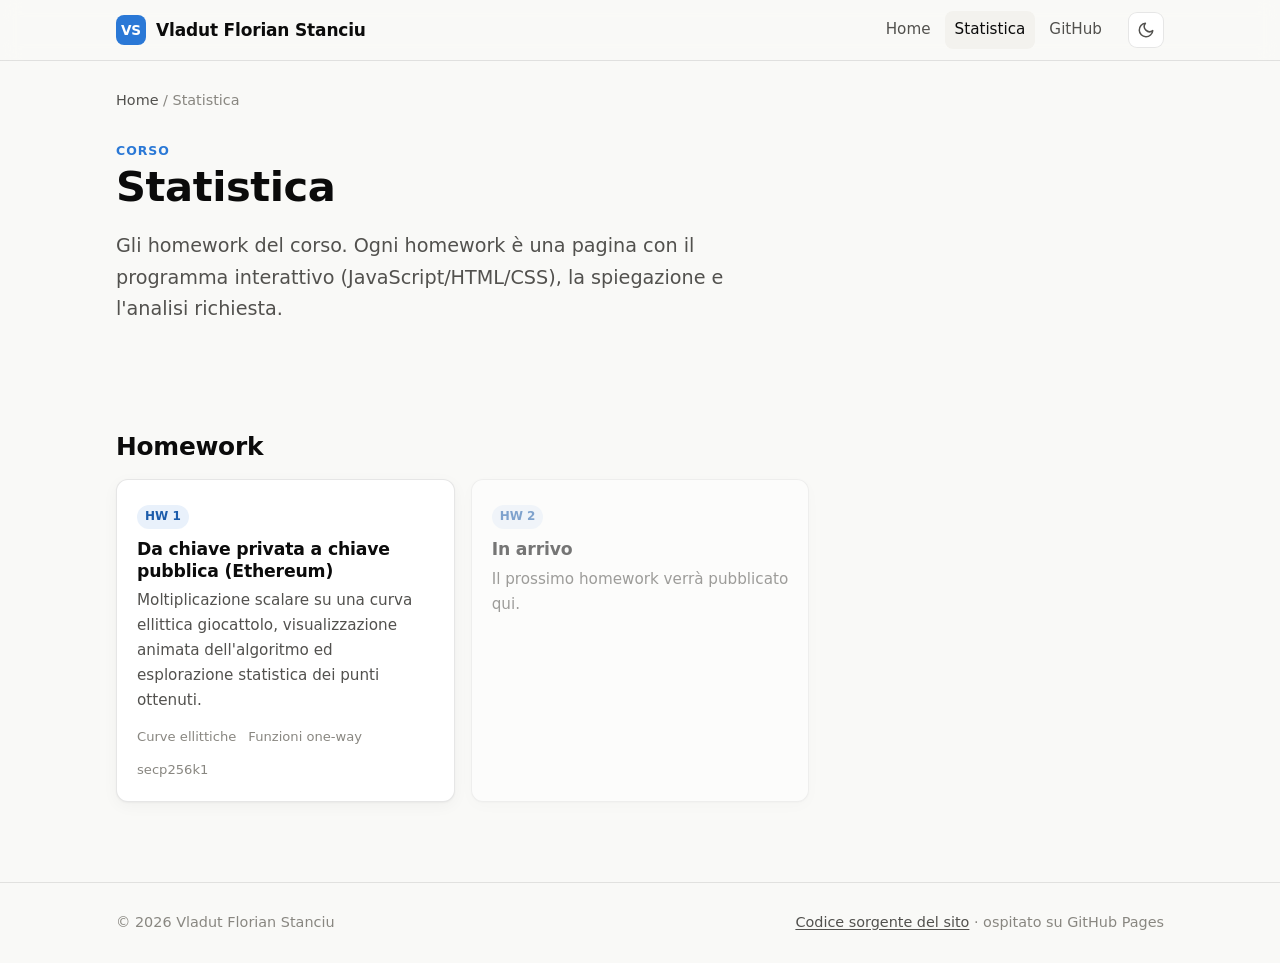
==== statistica/index.html @ 21251c92 "Sito personale su GitHub Pages con l'homework 1 di Statistica - Home generica con corsi e repository" ====
<!doctype html>
<html lang="it">
<head>
  <meta charset="utf-8">
  <meta name="viewport" content="width=device-width, initial-scale=1">
  <title>Statistica · Homework</title>
  <meta name="description" content="Homework del corso di Statistica di Vladut Florian Stanciu.">
  <script>try{var t=localStorage.getItem('theme');if(t)document.documentElement.setAttribute('data-theme',t)}catch(e){}</script>
  <link rel="icon" href="data:image/svg+xml,%3Csvg xmlns='http://www.w3.org/2000/svg' viewBox='0 0 32 32'%3E%3Crect width='32' height='32' rx='8' fill='%232a78d6'/%3E%3Ctext x='16' y='21' font-family='Arial' font-weight='700' font-size='13' fill='white' text-anchor='middle'%3EVS%3C/text%3E%3C/svg%3E">
  <link rel="stylesheet" href="../assets/css/style.css">
</head>
<body data-root="../" data-page="statistica">
  <header data-site-header></header>

  <main class="container">
    <p class="breadcrumb"><a href="../">Home</a> / Statistica</p>
    <section class="hero" style="padding-top:28px">
      <div class="kicker">Corso</div>
      <h1>Statistica</h1>
      <p class="lead">
        Gli homework del corso. Ogni homework è una pagina con il programma interattivo
        (JavaScript/HTML/CSS), la spiegazione e l'analisi richiesta.
      </p>
    </section>

    <div class="section-title"><h2 id="homework">Homework</h2></div>
    <div class="grid">
      <a class="card" href="hw1/">
        <span class="tag">HW 1</span>
        <h3 style="margin-top:10px">Da chiave privata a chiave pubblica (Ethereum)</h3>
        <p>Moltiplicazione scalare su una curva ellittica giocattolo, visualizzazione animata
          dell'algoritmo ed esplorazione statistica dei punti ottenuti.</p>
        <div class="meta"><span>Curve ellittiche</span><span>Funzioni one-way</span><span>secp256k1</span></div>
      </a>
      <div class="card disabled" aria-disabled="true">
        <span class="tag">HW 2</span>
        <h3 style="margin-top:10px">In arrivo</h3>
        <p>Il prossimo homework verrà pubblicato qui.</p>
      </div>
    </div>
  </main>

  <footer data-site-footer></footer>
  <script src="../assets/js/site.js"></script>
</body>
</html>
---- assets/css/style.css ----
/* ==========================================================================
   Stile comune del sito — token chiaro/scuro, layout, componenti
   ========================================================================== */

:root {
  color-scheme: light;
  --bg: #f9f9f7;
  --surface: #ffffff;
  --surface-2: #f3f2ee;
  --text: #0b0b0b;
  --text-2: #52514e;
  --muted: #898781;
  --border: rgba(11, 11, 11, 0.10);
  --grid: #e1e0d9;
  --axis: #c3c2b7;
  --accent: #2a78d6;
  --accent-ink: #1c5cab;
  --accent-wash: rgba(42, 120, 214, 0.10);
  --series-1: #2a78d6;
  --series-2: #eb6834;
  --series-3: #1baf7a;
  --good: #006300;
  --bad: #b42323;
  --code-bg: #f3f2ee;
  --shadow: 0 1px 2px rgba(0, 0, 0, 0.04), 0 4px 16px rgba(0, 0, 0, 0.04);
  --radius: 12px;
  --font: system-ui, -apple-system, "Segoe UI", Roboto, "Helvetica Neue", Arial, sans-serif;
  --mono: ui-monospace, "Cascadia Code", "SF Mono", Consolas, "Liberation Mono", monospace;
}

@media (prefers-color-scheme: dark) {
  :root:not([data-theme="light"]) {
    color-scheme: dark;
    --bg: #0d0d0d;
    --surface: #1a1a19;
    --surface-2: #232321;
    --text: #ffffff;
    --text-2: #c3c2b7;
    --muted: #898781;
    --border: rgba(255, 255, 255, 0.10);
    --grid: #2c2c2a;
    --axis: #383835;
    --accent: #3987e5;
    --accent-ink: #86b6ef;
    --accent-wash: rgba(57, 135, 229, 0.14);
    --series-1: #3987e5;
    --series-2: #d95926;
    --series-3: #199e70;
    --good: #0ca30c;
    --bad: #e66767;
    --code-bg: #232321;
    --shadow: none;
  }
}

:root[data-theme="dark"] {
  color-scheme: dark;
  --bg: #0d0d0d;
  --surface: #1a1a19;
  --surface-2: #232321;
  --text: #ffffff;
  --text-2: #c3c2b7;
  --muted: #898781;
  --border: rgba(255, 255, 255, 0.10);
  --grid: #2c2c2a;
  --axis: #383835;
  --accent: #3987e5;
  --accent-ink: #86b6ef;
  --accent-wash: rgba(57, 135, 229, 0.14);
  --series-1: #3987e5;
  --series-2: #d95926;
  --series-3: #199e70;
  --good: #0ca30c;
  --bad: #e66767;
  --code-bg: #232321;
  --shadow: none;
}

/* --- base ---------------------------------------------------------------- */
*, *::before, *::after { box-sizing: border-box; }
html { -webkit-text-size-adjust: 100%; scroll-behavior: smooth; }
body {
  margin: 0;
  background: var(--bg);
  color: var(--text);
  font-family: var(--font);
  font-size: 17px;
  line-height: 1.65;
  overflow-x: clip;
}
img, svg, canvas { max-width: 100%; }
a { color: var(--accent); text-underline-offset: 2px; }
a:hover { color: var(--accent-ink); }
h1, h2, h3, h4 { line-height: 1.25; letter-spacing: -0.01em; text-wrap: balance; }
h1 { font-size: clamp(1.9rem, 4vw, 2.6rem); margin: 0 0 0.4em; }
h2 { font-size: 1.55rem; margin: 2.4em 0 0.6em; scroll-margin-top: 80px; }
h3 { font-size: 1.15rem; margin: 1.8em 0 0.5em; scroll-margin-top: 80px; }
p { margin: 0 0 1em; }
code, kbd, pre, .console { font-family: var(--mono); font-size: 0.88em; font-variant-ligatures: none; font-feature-settings: "calt" 0, "liga" 0; }
:not(pre) > code {
  background: var(--code-bg);
  padding: 0.1em 0.35em;
  border-radius: 5px;
}
pre {
  background: var(--code-bg);
  border: 1px solid var(--border);
  border-radius: 10px;
  padding: 14px 16px;
  overflow-x: auto;
  line-height: 1.5;
  margin: 0 0 1.2em;
}
hr { border: 0; border-top: 1px solid var(--border); margin: 2.5em 0; }
.muted { color: var(--text-2); }
.small { font-size: 0.88rem; }
.nowrap { white-space: nowrap; }

/* --- header / footer ----------------------------------------------------- */
.site-header {
  position: sticky; top: 0; z-index: 20;
  background: color-mix(in srgb, var(--bg) 85%, transparent);
  backdrop-filter: saturate(1.4) blur(10px);
  -webkit-backdrop-filter: saturate(1.4) blur(10px);
  border-bottom: 1px solid var(--border);
}
.site-header .inner {
  max-width: 1080px; margin: 0 auto; padding: 0 16px;
  height: 60px; display: flex; align-items: center; gap: 16px;
}
.brand {
  font-weight: 700; color: var(--text); text-decoration: none; letter-spacing: -0.01em;
  display: flex; align-items: center; gap: 10px; white-space: nowrap;
}
.brand .logo {
  width: 30px; height: 30px; border-radius: 8px; display: grid; place-items: center;
  background: var(--accent); color: #fff; font-size: 0.85rem; font-weight: 800;
}
.nav { margin-left: auto; display: flex; align-items: center; gap: 4px; }
.nav a {
  color: var(--text-2); text-decoration: none; padding: 6px 10px; border-radius: 8px; font-size: 0.95rem;
}
.nav a:hover, .nav a[aria-current="page"] { color: var(--text); background: var(--surface-2); }
.theme-toggle {
  border: 1px solid var(--border); background: var(--surface); color: var(--text-2);
  width: 36px; height: 36px; border-radius: 9px; cursor: pointer; display: grid; place-items: center;
}
.theme-toggle:hover { color: var(--text); }
.theme-toggle svg { width: 18px; height: 18px; }
@media (max-width: 560px) {
  .nav a.hide-sm { display: none; }
  .brand .name { display: none; }
}

.site-footer {
  border-top: 1px solid var(--border); margin-top: 80px;
  color: var(--muted); font-size: 0.9rem;
}
.site-footer .inner {
  max-width: 1080px; margin: 0 auto; padding: 28px 16px;
  display: flex; flex-wrap: wrap; gap: 12px; justify-content: space-between;
}
.site-footer a { color: var(--text-2); }

/* --- layout -------------------------------------------------------------- */
.container { max-width: 1080px; margin: 0 auto; padding: 0 16px; }
.article { max-width: 860px; margin: 0 auto; padding: 0 16px; }
.hero { padding: 72px 0 40px; }
.hero .kicker {
  text-transform: uppercase; letter-spacing: 0.08em; font-size: 0.78rem; font-weight: 700; color: var(--accent);
}
.hero p.lead { font-size: 1.2rem; color: var(--text-2); max-width: 640px; }
.breadcrumb { font-size: 0.9rem; color: var(--muted); margin: 28px 0 0; }
.breadcrumb a { color: var(--text-2); text-decoration: none; }
.breadcrumb a:hover { text-decoration: underline; }

.grid { display: grid; gap: 16px; grid-template-columns: repeat(auto-fill, minmax(260px, 1fr)); }
.card {
  display: block; background: var(--surface); border: 1px solid var(--border);
  border-radius: var(--radius); padding: 20px; box-shadow: var(--shadow);
  color: var(--text); text-decoration: none; transition: border-color .15s, transform .15s;
}
a.card:hover { border-color: var(--accent); transform: translateY(-2px); color: var(--text); }
.card h3 { margin: 0 0 6px; font-size: 1.08rem; }
.card p { margin: 0; color: var(--text-2); font-size: 0.95rem; }
.card .meta { margin-top: 12px; font-size: 0.82rem; color: var(--muted); display: flex; gap: 12px; flex-wrap: wrap; }
.card.disabled { opacity: 0.55; }
.tag {
  display: inline-block; font-size: 0.75rem; font-weight: 600; padding: 2px 8px; border-radius: 99px;
  background: var(--accent-wash); color: var(--accent-ink);
}
.section-title { display: flex; align-items: baseline; justify-content: space-between; gap: 12px; margin: 48px 0 16px; }
.section-title h2 { margin: 0; }

/* --- article components -------------------------------------------------- */
.doc-meta {
  display: flex; flex-wrap: wrap; gap: 8px 20px; color: var(--text-2); font-size: 0.92rem;
  padding: 14px 0; border-top: 1px solid var(--border); border-bottom: 1px solid var(--border); margin: 20px 0 28px;
}
.toc {
  background: var(--surface); border: 1px solid var(--border); border-radius: var(--radius);
  padding: 16px 20px; margin: 0 0 24px;
}
.toc strong { display: block; margin-bottom: 6px; }
.toc ol { margin: 0; padding-left: 1.3em; columns: 2; column-gap: 32px; }
.toc li { break-inside: avoid; }
@media (max-width: 640px) { .toc ol { columns: 1; } }

.callout {
  border: 1px solid var(--border); border-left: 4px solid var(--accent);
  background: var(--surface); border-radius: 10px; padding: 14px 18px; margin: 0 0 1.4em;
}
.callout.warn { border-left-color: var(--series-2); }
.callout.good { border-left-color: var(--series-3); }
.callout > :last-child { margin-bottom: 0; }

.panel {
  background: var(--surface); border: 1px solid var(--border); border-radius: var(--radius);
  padding: 18px; margin: 0 0 1.6em; box-shadow: var(--shadow);
}
.panel > :last-child { margin-bottom: 0; }
.wide { margin-left: calc(-1 * min(80px, (100vw - 860px) / 2)); margin-right: calc(-1 * min(80px, (100vw - 860px) / 2)); }
@media (max-width: 1020px) { .wide { margin-left: 0; margin-right: 0; } }

.controls { display: flex; flex-wrap: wrap; gap: 12px 16px; align-items: flex-end; margin-bottom: 14px; }
.field { display: flex; flex-direction: column; gap: 4px; font-size: 0.85rem; color: var(--text-2); min-width: 0; max-width: 100%; }
.field select { max-width: 100%; text-overflow: ellipsis; }
.field input, .field select {
  font: inherit; font-size: 0.95rem; color: var(--text); background: var(--bg);
  border: 1px solid var(--border); border-radius: 8px; padding: 7px 10px; min-width: 0;
}
.field input[type="number"] { width: 110px; }
.field input.wide-input { width: min(100%, 560px); font-family: var(--mono); font-size: 0.85rem; }
.field input[type="range"] { padding: 0; width: 140px; accent-color: var(--accent); }
.field input:focus, .field select:focus { outline: 2px solid var(--accent); outline-offset: 1px; }
.btn {
  font: inherit; font-size: 0.92rem; font-weight: 600; cursor: pointer;
  border: 1px solid var(--border); background: var(--surface-2); color: var(--text);
  padding: 8px 14px; border-radius: 8px; display: inline-flex; align-items: center; gap: 6px;
}
a.btn { text-decoration: none; }
.btn:hover { border-color: var(--accent); color: var(--text); }
.btn.primary, .btn.primary:hover { background: var(--accent); border-color: var(--accent); color: #fff; }
.btn.primary:hover { filter: brightness(1.08); }
.btn:disabled { opacity: 0.5; cursor: not-allowed; }
.btn-row { display: flex; flex-wrap: wrap; gap: 8px; }

.console {
  background: #111110; color: #e9e8e2; border-radius: 10px; padding: 14px 16px;
  font-family: var(--mono); font-size: 0.84rem; line-height: 1.55; max-height: 460px; overflow: auto;
  white-space: pre; margin: 0;
}
.console .c-h { color: #86b6ef; font-weight: 700; }
.console .c-m { color: #898781; }
.console .c-ok { color: #4fd18b; }
.console .c-key { color: #ffd36b; font-weight: 700; }
.console .c-err { color: #ff8a8a; }

.result-key {
  display: flex; flex-wrap: wrap; align-items: center; gap: 10px 16px;
  margin-top: 14px; padding: 12px 16px; border-radius: 10px; background: var(--accent-wash);
}
.result-key .label { font-size: 0.8rem; text-transform: uppercase; letter-spacing: 0.06em; font-weight: 700; color: var(--accent-ink); }
.result-key .value { font-family: var(--mono); font-size: 1.15rem; font-weight: 700; }

/* tabelle */
.table-wrap { overflow-x: auto; margin: 0 0 1.4em; border: 1px solid var(--border); border-radius: 10px; }
table { border-collapse: collapse; width: 100%; font-size: 0.92rem; background: var(--surface); }
th, td { text-align: left; padding: 8px 12px; border-bottom: 1px solid var(--border); vertical-align: top; }
tr:last-child td { border-bottom: 0; }
th { font-weight: 600; color: var(--text-2); background: var(--surface-2); }
td.num, th.num { text-align: right; font-variant-numeric: tabular-nums; }
.yes { color: var(--good); font-weight: 600; }
.no { color: var(--bad); font-weight: 600; }
.part { color: var(--series-2); font-weight: 600; }

/* stat tiles */
.tiles { display: grid; gap: 10px; grid-template-columns: repeat(auto-fill, minmax(140px, 1fr)); margin: 0 0 18px; }
.tile { background: var(--bg); border: 1px solid var(--border); border-radius: 10px; padding: 10px 14px; }
.tile .t-label { font-size: 0.78rem; color: var(--text-2); }
.tile .t-value { font-size: 1.3rem; font-weight: 650; line-height: 1.3; }
.tile .t-sub { font-size: 0.76rem; color: var(--muted); }

/* grafici */
.chart { position: relative; width: 100%; }
.chart svg { display: block; width: 100%; height: auto; overflow: visible; }
.chart-title { font-weight: 600; font-size: 0.95rem; margin: 0 0 2px; }
.chart-sub { font-size: 0.82rem; color: var(--text-2); margin: 0 0 8px; }
.legend { display: flex; flex-wrap: wrap; gap: 4px 16px; font-size: 0.82rem; color: var(--text-2); margin: 4px 0 8px; }
.legend .key { display: inline-block; width: 10px; height: 10px; border-radius: 3px; margin-right: 6px; vertical-align: -1px; }
.legend .key.line { height: 2px; border-radius: 1px; vertical-align: 3px; width: 14px; }
.tooltip {
  position: fixed; z-index: 50; pointer-events: none; opacity: 0; transition: opacity .08s;
  background: var(--surface); color: var(--text); border: 1px solid var(--border); box-shadow: 0 6px 20px rgba(0,0,0,.15);
  padding: 6px 10px; border-radius: 8px; font-size: 0.82rem; line-height: 1.4; max-width: 260px;
}
.tooltip.show { opacity: 1; }
.charts-2 { display: grid; gap: 20px 28px; grid-template-columns: 1fr 1fr; }
@media (max-width: 720px) { .charts-2 { grid-template-columns: 1fr; } }
.obs { font-size: 0.92rem; color: var(--text-2); margin: 8px 0 0; }
.obs b { color: var(--text); }

/* canvas visualizzazione */
.viz-layout { display: grid; grid-template-columns: minmax(0, 1.25fr) minmax(0, 1fr); gap: 18px; align-items: start; }
@media (max-width: 820px) { .viz-layout { grid-template-columns: 1fr; } }
.viz-canvas { width: 100%; aspect-ratio: 1 / 1; display: block; border-radius: 10px; background: var(--bg); border: 1px solid var(--border); }
.viz-canvas.real { aspect-ratio: 4 / 3; }
.viz-info { font-size: 0.9rem; }
.viz-info .step-title { font-weight: 700; font-size: 1rem; margin-bottom: 4px; }
.viz-info .formula { font-family: var(--mono); font-size: 0.85rem; background: var(--bg); border: 1px solid var(--border); border-radius: 8px; padding: 10px 12px; white-space: pre-wrap; line-height: 1.6; }
.bits { font-family: var(--mono); font-size: 1.1rem; letter-spacing: 0.15em; margin: 6px 0 10px; }
.bits span { padding: 1px 2px; border-radius: 4px; }
.bits span.cur { background: var(--accent); color: #fff; }
.bits span.done { color: var(--muted); }
.viz-legend { display: flex; flex-wrap: wrap; gap: 4px 14px; font-size: 0.8rem; color: var(--text-2); margin-top: 8px; }
.viz-legend i { display: inline-block; width: 10px; height: 10px; border-radius: 50%; margin-right: 5px; vertical-align: -1px; }

/* pipeline (diagramma k → Q → indirizzo) */
.pipeline { display: flex; flex-wrap: wrap; align-items: stretch; gap: 8px; margin: 0 0 1.4em; }
.pipeline .stage { flex: 1 1 150px; background: var(--surface); border: 1px solid var(--border); border-radius: 10px; padding: 10px 12px; }
.pipeline .stage b { display: block; font-size: 0.92rem; }
.pipeline .stage span { font-size: 0.8rem; color: var(--text-2); }
.pipeline .arrow { align-self: center; color: var(--muted); font-size: 0.8rem; text-align: center; flex: 0 0 auto; }
.pipeline .arrow b { display: block; font-size: 1.3rem; line-height: 1; }
.pipeline .stage.oneway { border-color: var(--accent); }

.katex-display { overflow-x: auto; overflow-y: hidden; padding: 4px 0; }
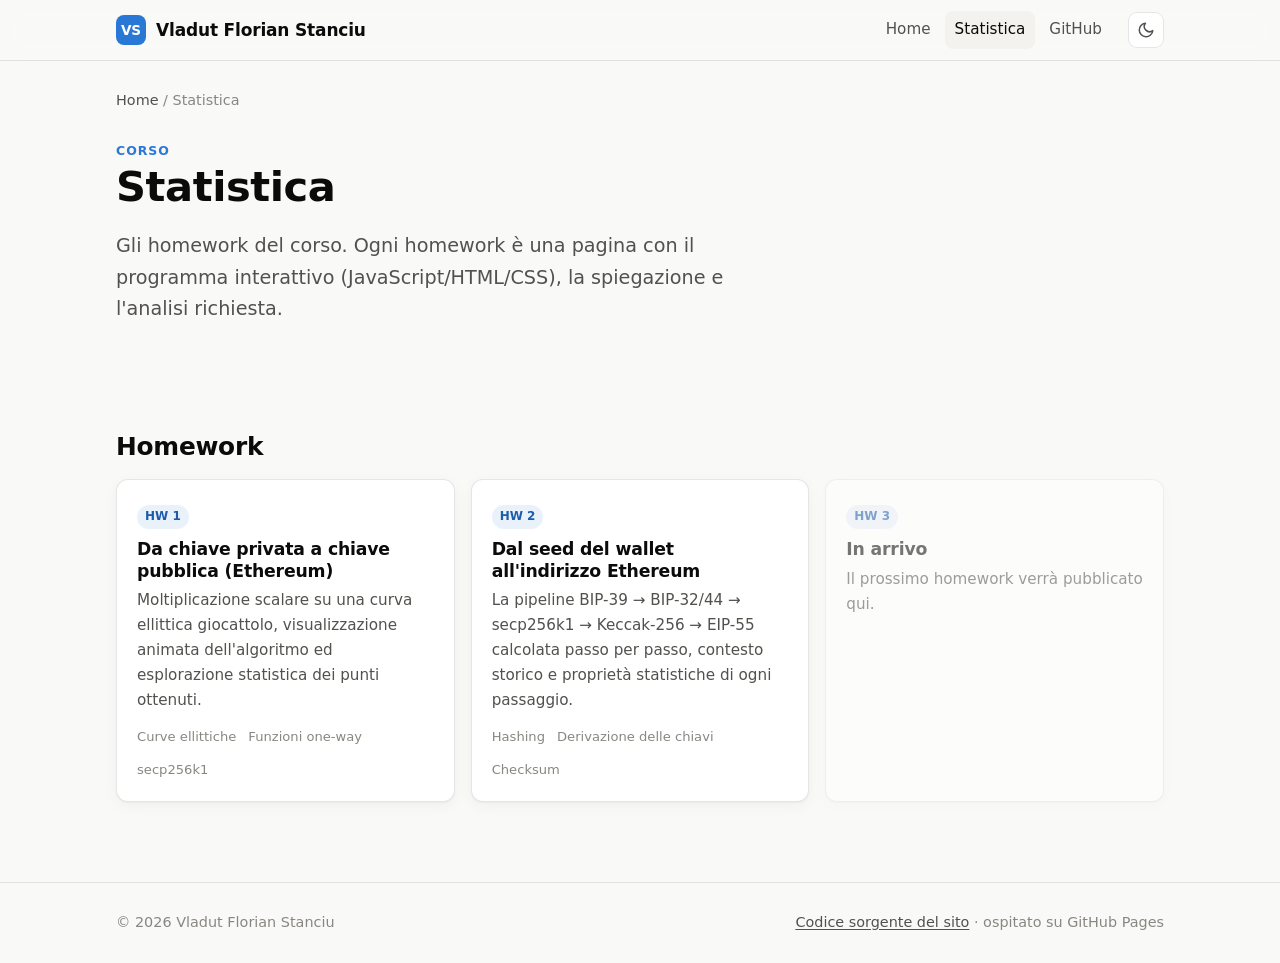
==== commit 45cf79f5: "Aggiunge l'homework 2 di Statistica: dal seed del wallet all'indirizzo - Laboratorio interattivo con" ====
--- a/statistica/index.html
+++ b/statistica/index.html
@@ -32,8 +32,15 @@
           dell'algoritmo ed esplorazione statistica dei punti ottenuti.</p>
         <div class="meta"><span>Curve ellittiche</span><span>Funzioni one-way</span><span>secp256k1</span></div>
       </a>
+      <a class="card" href="hw2/">
+        <span class="tag">HW 2</span>
+        <h3 style="margin-top:10px">Dal seed del wallet all'indirizzo Ethereum</h3>
+        <p>La pipeline BIP-39 → BIP-32/44 → secp256k1 → Keccak-256 → EIP-55 calcolata passo per passo,
+          contesto storico e proprietà statistiche di ogni passaggio.</p>
+        <div class="meta"><span>Hashing</span><span>Derivazione delle chiavi</span><span>Checksum</span></div>
+      </a>
       <div class="card disabled" aria-disabled="true">
-        <span class="tag">HW 2</span>
+        <span class="tag">HW 3</span>
         <h3 style="margin-top:10px">In arrivo</h3>
         <p>Il prossimo homework verrà pubblicato qui.</p>
       </div>
--- a/assets/css/style.css
+++ b/assets/css/style.css
@@ -19,6 +19,12 @@
   --series-1: #2a78d6;
   --series-2: #eb6834;
   --series-3: #1baf7a;
+  --cat-gen: #2a78d6;
+  --cat-enc: #eda100;
+  --cat-der: #eb6834;
+  --cat-pk: #4a3aa7;
+  --cat-hash: #1baf7a;
+  --cat-cs: #e87ba4;
   --good: #006300;
   --bad: #b42323;
   --code-bg: #f3f2ee;
@@ -46,6 +52,12 @@
     --series-1: #3987e5;
     --series-2: #d95926;
     --series-3: #199e70;
+    --cat-gen: #3987e5;
+    --cat-enc: #c98500;
+    --cat-der: #d95926;
+    --cat-pk: #9085e9;
+    --cat-hash: #199e70;
+    --cat-cs: #d55181;
     --good: #0ca30c;
     --bad: #e66767;
     --code-bg: #232321;
@@ -70,6 +82,12 @@
   --series-1: #3987e5;
   --series-2: #d95926;
   --series-3: #199e70;
+  --cat-gen: #3987e5;
+  --cat-enc: #c98500;
+  --cat-der: #d95926;
+  --cat-pk: #9085e9;
+  --cat-hash: #199e70;
+  --cat-cs: #d55181;
   --good: #0ca30c;
   --bad: #e66767;
   --code-bg: #232321;
@@ -325,3 +343,78 @@
 .pipeline .stage.oneway { border-color: var(--accent); }
 
 .katex-display { overflow-x: auto; overflow-y: hidden; padding: 4px 0; }
+
+/* --- HW2: categorie, schede della pipeline, timeline ---------------------- */
+.chip { display: inline-flex; align-items: center; gap: 6px; font-size: 0.75rem; font-weight: 600; color: var(--text-2);
+  border: 1px solid var(--border); border-radius: 99px; padding: 1px 9px 1px 7px; background: var(--surface); white-space: nowrap; }
+.chip::before { content: ""; width: 8px; height: 8px; border-radius: 50%; background: var(--c, var(--muted)); }
+.chip.gen { --c: var(--cat-gen); } .chip.enc { --c: var(--cat-enc); } .chip.der { --c: var(--cat-der); }
+.chip.pk { --c: var(--cat-pk); } .chip.hash { --c: var(--cat-hash); } .chip.cs { --c: var(--cat-cs); }
+.chips { display: flex; flex-wrap: wrap; gap: 6px; }
+
+.flow { display: grid; gap: 0; margin: 0 0 1.4em; }
+.flow .node { display: grid; grid-template-columns: minmax(0, 1fr) auto; gap: 4px 12px; align-items: center;
+  background: var(--surface); border: 1px solid var(--border); border-left: 4px solid var(--c, var(--border)); border-radius: 10px; padding: 9px 14px; }
+.flow .node b { font-size: 0.95rem; }
+.flow .node span.d { grid-column: 1 / -1; font-size: 0.82rem; color: var(--text-2); }
+.flow .edge { display: flex; align-items: center; gap: 10px; padding: 3px 0 3px 22px; font-size: 0.8rem; color: var(--text-2); }
+.flow .edge::before { content: "↓"; font-size: 1.1rem; color: var(--muted); width: 14px; }
+.flow .node.gen { --c: var(--cat-gen); } .flow .node.der { --c: var(--cat-der); } .flow .node.pk { --c: var(--cat-pk); }
+.flow .node.hash { --c: var(--cat-hash); } .flow .node.cs { --c: var(--cat-cs); } .flow .node.enc { --c: var(--cat-enc); }
+
+.stage-list { display: grid; grid-template-columns: minmax(0, 1fr); gap: 12px; counter-reset: stage; }
+.stage-list > * { min-width: 0; }
+.stage-card { background: var(--surface); border: 1px solid var(--border); border-radius: var(--radius); padding: 14px 16px; }
+.stage-card header { display: flex; flex-wrap: wrap; align-items: center; gap: 6px 10px; margin-bottom: 6px; }
+.stage-card header h4 { margin: 0; font-size: 1rem; }
+.stage-card header h4::before { counter-increment: stage; content: counter(stage) ". "; color: var(--muted); }
+.stage-card header .std { margin-left: auto; font-size: 0.78rem; color: var(--muted); font-weight: 600; }
+.stage-card p { font-size: 0.9rem; color: var(--text-2); margin: 0 0 8px; }
+.mono { font-family: var(--mono); font-size: 0.82rem; word-break: break-all; font-variant-ligatures: none; }
+.valbox { font-family: var(--mono); font-size: 0.8rem; background: var(--bg); border: 1px solid var(--border); border-radius: 8px;
+  padding: 8px 10px; word-break: break-all; line-height: 1.55; margin: 0 0 6px; font-variant-ligatures: none; }
+.valbox .k { color: var(--text-2); font-family: var(--font); font-size: 0.78rem; margin-right: 6px; }
+.valbox mark { background: var(--accent-wash); color: var(--text); border-radius: 3px; padding: 0 1px; }
+.valbox .dim { color: var(--muted); }
+.word-grid { display: grid; grid-template-columns: repeat(auto-fill, minmax(118px, 1fr)); gap: 6px; margin: 0 0 8px; }
+.word { background: var(--bg); border: 1px solid var(--border); border-radius: 8px; padding: 5px 8px; line-height: 1.3; }
+.word b { display: block; font-size: 0.92rem; }
+.word .n { font-size: 0.72rem; color: var(--muted); }
+.word .b { font-family: var(--mono); font-size: 0.72rem; color: var(--text-2); letter-spacing: 0.02em; }
+.word .b mark { background: var(--cat-cs); color: #fff; border-radius: 2px; padding: 0 1px; }
+.badge { display: inline-flex; align-items: center; gap: 6px; font-size: 0.8rem; font-weight: 600; padding: 2px 10px; border-radius: 99px; border: 1px solid var(--border); }
+.badge.ok { color: var(--good); } .badge.ok::before { content: "✓"; }
+.badge.ko { color: var(--bad); } .badge.ko::before { content: "✗"; }
+.badge.info { color: var(--text-2); }
+.eip55 { font-family: var(--mono); font-size: 0.86rem; line-height: 1.7; white-space: pre; overflow-x: auto; background: var(--bg);
+  border: 1px solid var(--border); border-radius: 8px; padding: 8px 10px; font-variant-ligatures: none; }
+.eip55 .up { color: var(--text); font-weight: 800; text-decoration: underline; text-decoration-color: var(--cat-cs); text-decoration-thickness: 2px; }
+.eip55 .hi { color: var(--text); font-weight: 700; }
+.eip55 .lo { color: var(--muted); }
+.eip55 .lbl { display: inline-block; width: 6.2rem; color: var(--text-2); font-family: var(--font); font-size: 0.78rem; }
+
+.std-grid { display: grid; gap: 14px; grid-template-columns: repeat(auto-fill, minmax(300px, 1fr)); margin: 0 0 1.4em; }
+.std-card { background: var(--surface); border: 1px solid var(--border); border-radius: var(--radius); padding: 16px; }
+.std-card h3 { margin: 0 0 4px; font-size: 1.08rem; }
+.std-card .year { font-size: 0.8rem; color: var(--muted); margin-bottom: 8px; }
+.std-card p { font-size: 0.92rem; margin: 0 0 8px; }
+.std-card dl { margin: 0; font-size: 0.86rem; display: grid; grid-template-columns: auto 1fr; gap: 3px 10px; }
+.std-card dt { color: var(--muted); }
+.std-card dd { margin: 0; }
+
+.timeline { position: relative; margin: 0 0 1.6em; padding-left: 26px; }
+.timeline::before { content: ""; position: absolute; left: 8px; top: 6px; bottom: 6px; width: 2px; background: var(--axis); }
+.tl-item { position: relative; margin: 0 0 14px; }
+.tl-item::before { content: ""; position: absolute; left: -23px; top: 6px; width: 12px; height: 12px; border-radius: 50%;
+  background: var(--c, var(--muted)); box-shadow: 0 0 0 3px var(--bg); }
+.tl-item .y { font-weight: 800; font-variant-numeric: tabular-nums; margin-right: 8px; }
+.tl-item .t { font-weight: 650; }
+.tl-item p { margin: 2px 0 0; font-size: 0.9rem; color: var(--text-2); }
+.tl-item.task .t::after { content: "nella traccia"; margin-left: 8px; font-size: 0.7rem; font-weight: 700; color: var(--accent-ink);
+  background: var(--accent-wash); padding: 1px 7px; border-radius: 99px; vertical-align: 2px; }
+.tl-item.pk { --c: var(--cat-pk); } .tl-item.hash { --c: var(--cat-hash); } .tl-item.der { --c: var(--cat-der); }
+.tl-item.cs { --c: var(--cat-cs); } .tl-item.eco { --c: var(--muted); }
+textarea.field-ta { font: inherit; font-family: var(--mono); font-size: 0.9rem; color: var(--text); background: var(--bg);
+  border: 1px solid var(--border); border-radius: 8px; padding: 8px 10px; width: 100%; resize: vertical; min-height: 64px; font-variant-ligatures: none; }
+textarea.field-ta:focus { outline: 2px solid var(--accent); outline-offset: 1px; }
+.progress { font-size: 0.85rem; color: var(--text-2); }
